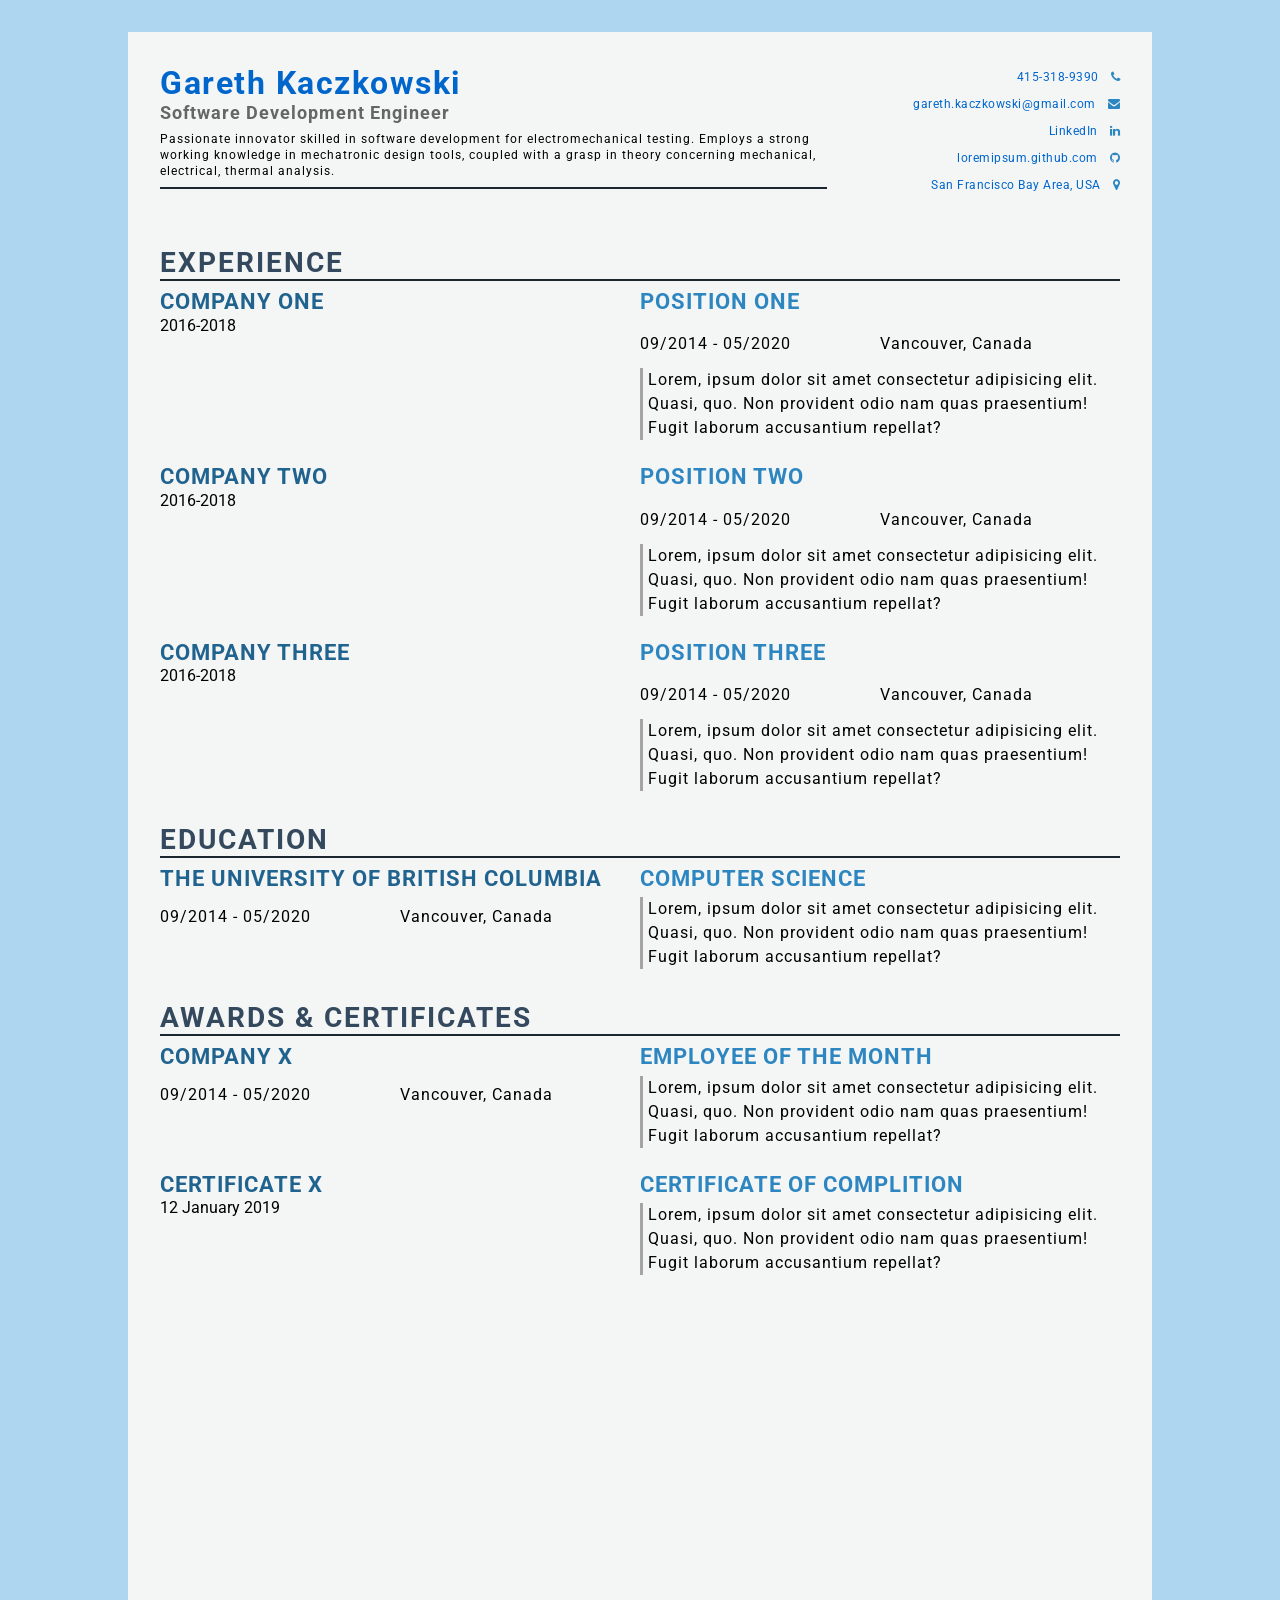
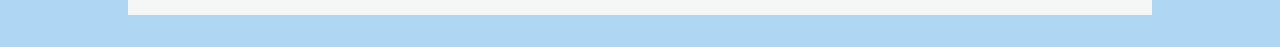
==== index.html @ 878922d4 "Adding initial rough copy" ====
<!DOCTYPE html>
<html lang="en" xmlns="http://www.w3.org/1999/html">
<head>
    <meta charset="UTF-8">
    <meta http-equiv="X-UA-Compatible" content="IE=edge">
    <meta name="viewport" content="width=device-width, initial-scale=1.0">
    <title>HTML & CSS Resume Template</title>

    <!-- Google font  -->
    <link rel="preconnect" href="https://fonts.googleapis.com">
    <link rel="preconnect" href="https://fonts.gstatic.com" crossorigin>
    <link href="https://fonts.googleapis.com/css2?family=Roboto:ital,wght@0,100;0,300;0,400;0,700;1,100;1,300;1,400;1,700&display=swap" rel="stylesheet">

    <!-- font-awesome -->
    <link rel="stylesheet" href="https://cdnjs.cloudflare.com/ajax/libs/font-awesome/4.7.0/css/font-awesome.min.css">

    <!-- Custom CSS -->
    <link rel="stylesheet" href="style.css">
</head>
<body>
    <main class="resume-contents">
        <section class="top-section-left">
            <div class="top-section-contents">
                <div class="profile">
                    <p class="name">Gareth Kaczkowski</p>
                    <p class="profession">Software Development Engineer</p>
                    <p class="about-me-contents">
                        Passionate innovator skilled in software development for electromechanical
                        testing. Employs a strong working knowledge in mechatronic design tools,
                        coupled with a grasp in theory concerning mechanical, electrical, thermal analysis.
                    </p>
                </div>
            </div>
        </section>
        <section class="top-section-right">
            <div class="top-section-contents">
                <div class="contact-info">
                    <ul>
                        <li>415-318-9390<i class="fa fa-phone"></i>
                        </li>
                        <li>gareth.kaczkowski@gmail.com<a href="mailto:gareth.kaczkowski@gmail.com"><i class="fa fa-envelope"></i></a>
                        </li>
                        <li>LinkedIn<a href="https://www.linkedin.com/in/garethkaczkowski/"><i class="fa fa-linkedin"></i></a>
                        </li>
                        <li>loremipsum.github.com<i class="fa fa-github"></i>
                        </li>
                        <li>San Francisco Bay Area, USA<i class="fa fa-map-marker"></i>
                        </li>
                    </ul>
                </div>
            </div>
        </section>

        <section class="right-section">
            <div class="right-section-contents">
                <section class="experience gap">
                    <div class="right-title">Experience</div>
                    <div class="experience-contents">
                        <div class="exp-left">
                            <p class="exp-company-name">Company one</p>
                            <p class="exp-time-period">2016-2018</p>
                        </div>
                        <div class="exp-right">
                            <p class="exp-position">position one</p>
                            <div class="details">
                                <div class="details-left">
                                    <p class="time-period">09/2014 - 05/2020</p>
                                </div>
                                <div class="details-right">
                                    <p class="location">Vancouver, Canada</p>
                                </div>
                            </div>
                            <p class="exp-desc">
                                Lorem, ipsum dolor sit amet consectetur adipisicing elit. Quasi, quo. Non provident odio nam quas praesentium! 
                                Fugit laborum accusantium repellat?
                            </p>
                        </div>
                    </div>
                    <div class="experience-contents">
                        <div class="exp-left">
                            <p class="exp-company-name">Company two</p>
                            <p class="exp-time-period">2016-2018</p>
                        </div>
                        <div class="exp-right">
                            <p class="exp-position">position two</p>
                            <div class="details">
                                <div class="details-left">
                                    <p class="time-period">09/2014 - 05/2020</p>
                                </div>
                                <div class="details-right">
                                    <p class="location">Vancouver, Canada</p>
                                </div>
                            </div>
                            <p class="exp-desc">
                                Lorem, ipsum dolor sit amet consectetur adipisicing elit. Quasi, quo. Non provident odio nam quas praesentium! 
                                Fugit laborum accusantium repellat?
                            </p>
                        </div>
                    </div>
                    <div class="experience-contents">
                        <div class="exp-left">
                            <p class="exp-company-name">Company three</p>
                            <p class="exp-time-period">2016-2018</p>
                        </div>
                        <div class="exp-right">
                            <p class="exp-position">position three</p>
                            <div class="details">
                                <div class="details-left">
                                    <p class="time-period">09/2014 - 05/2020</p>
                                </div>
                                <div class="details-right">
                                    <p class="location">Vancouver, Canada</p>
                                </div>
                            </div>
                            <p class="exp-desc">
                                Lorem, ipsum dolor sit amet consectetur adipisicing elit. Quasi, quo. Non provident odio nam quas praesentium! 
                                Fugit laborum accusantium repellat?
                            </p>
                        </div>
                    </div>
                </section>

                <section class="education gap">
                    <div class="right-title">Education</div>
                    <div class="education-contents">
                        <div class="education-left">
                            <p class="education-school-name">The University of British Columbia</p>
                            <div class="details">
                                <div class="details-left">
                                    <p class="time-period">09/2014 - 05/2020</p>
                                </div>
                                <div class="details-right">
                                    <p class="location">Vancouver, Canada</p>
                                </div>
                            </div>
                        </div>
                        <div class="education-right">
                            <p class="education-subject">Computer Science</p>
                            <p class="education-desc">
                                Lorem, ipsum dolor sit amet consectetur adipisicing elit. Quasi, quo. Non provident odio nam quas praesentium! 
                                Fugit laborum accusantium repellat?
                            </p>
                        </div>
                    </div>
                </section>

                <section class="awards gap">
                    <div class="right-title">Awards & Certificates</div>
                    <div class="awards-contents">
                        <div class="awards-left">
                            <p class="awards-company-name">Company x</p>
                            <div class="details">
                                <div class="details-left">
                                    <p class="time-period">09/2014 - 05/2020</p>
                                </div>
                                <div class="details-right">
                                    <p class="location">Vancouver, Canada</p>
                                </div>
                            </div>
                        </div>
                        <div class="awards-right">
                            <p class="awards-name">Employee of the month</p>
                            <p class="awards-desc">
                                Lorem, ipsum dolor sit amet consectetur adipisicing elit. Quasi, quo. Non provident odio nam quas praesentium! 
                                Fugit laborum accusantium repellat?
                            </p>
                        </div>
                    </div>
                    <div class="awards-contents">
                        <div class="awards-left">
                            <p class="awards-company-name">Certificate x</p>
                            <p class="awards-time-period">12 January 2019</p>
                        </div>
                        <div class="awards-right">
                            <p class="awards-name">Certificate of complition</p>
                            <p class="awards-desc">
                                Lorem, ipsum dolor sit amet consectetur adipisicing elit. Quasi, quo. Non provident odio nam quas praesentium! 
                                Fugit laborum accusantium repellat?
                            </p>
                        </div>
                    </div>
                </section>
            </div>
        </section>
    </main>
</body>
</html>
---- style.css ----
* {
    margin: 0;
    padding: 0;
    box-sizing: border-box;
    list-style: none;
    font-family: 'Roboto', sans-serif;
}

body {
    background-color: #AED6F1;
}

.resume-contents {
    min-height: 100vh;
    width: 80%;
    margin: 2rem auto;
    display: grid;
    grid-template-columns: repeat(7, 1fr);
    grid-template-rows: repeat(8, 1fr);
}

.top-section-right{
    grid-column: span 2;
    grid-row: span 1;
    height: 100%;
    background-color: #F4F6F6;
}

.top-section-left {
    grid-column: span 5;
    grid-row: span 1;
    height: 100%;
    background-color: #F4F6F6;
}

.right-section {
    grid-column: span 7;
    grid-row: span 7;
    height: 100%;
    background-color: #F4F6F6;
}
.top-section-contents{
    padding: 2rem 2rem;
    display: grid
}

.profile {
    width: 100%;
    border-bottom: 2px solid #1B2631;
}

.name {
    color: #0066CC;
    font-size: 32px;
    letter-spacing: 1.5px;
    <! -- text-transform: uppercase; -- >
    text-align: left;
    font-weight: bold;
    padding: 0rem 0;
}

.profession {
    color: #666666;
    font-size: 18px;
    <! -- text-transform: uppercase; -- >
    text-align: left;
    letter-spacing: 1px;
    font-weight: bold;
    padding-bottom: 0.5rem;

}

.about-me-contents {
    font-size: 12px;
    letter-spacing: 1px;
    line-height: 1rem;
    padding-bottom: 0.5rem;
}

/* .contact-info { border-bottom: 2px solid #1B2631; } */
.left-title {
    color: #0066CC;
    font-size: 20px;
    letter-spacing: 2px;
    text-transform: uppercase;
    font-weight: bold;
    display: flex;
    align-items: center;
}

.contact-info ul li,
.references ul li {
    padding: 0.4rem 0;
    align-items: right;
    text-align: right;
    justify-content: space-between;
    color: #0066CC;
    letter-spacing: 0.5px;
    font-size: 12px;
}

.contact-info ul li i,
.references ul li i {
    font-size: 12px;
    color: #2E86C1;
    margin-left: 0.75rem;
}

.skills ul {
    padding-top: 1.5rem;
}
.skills ul li p {
    padding: .4rem 0;
    color: #d6dbdfaf;
    font-size: 18px;
    letter-spacing: 1px;
    display: flex;
    align-items: center;
    text-transform: uppercase;
}


.right-section-contents {
    padding: 1rem 2rem;
}

.right-title {
    color: #34495E;
    font-size: 28px;
    letter-spacing: 2px;
    text-transform: uppercase;
    font-weight: bold;
    display: flex;
    align-items: center;
    position: relative;
    padding-bottom: 0 rem;
    border-bottom: 2px solid #1B2631;
}

.gap {
    padding-bottom: 1rem;
}


.experience-contents,
.education-contents,
.awards-contents {
    display: grid;
    grid-template-columns: repeat(2, 1fr);
    padding-bottom: 1rem;
    padding-top: .5rem;
}

.details {
    display: grid;
    grid-template-columns: repeat(2, 1fr);
    padding-bottom: 0.5rem;
    padding-top: .5rem;
}

.exp-company-name,
.education-school-name,
.awards-company-name {
    font-size: 22px;
    font-weight: bold;
    text-transform: uppercase;
    letter-spacing: 1px;
    color: #21638f;
    padding-bottom: .1rem;
}

.time-period {
    font-size: 16px;
    letter-spacing: 1px;
    line-height: 2rem;
}

.location,
.location,
.awards-location {
    font-size: 16px;
    letter-spacing: 1px;
    line-height: 2rem;
}

.exp-position,
.education-subject,
.awards-name {
    font-size: 22px;
    font-weight: bold;
    text-transform: uppercase;
    letter-spacing: 1px;
    color: #2E86C1;
    padding-bottom: .4rem;
}

.exp-desc,
.education-desc,
.awards-desc {
    font-size: 16px;
    letter-spacing: 1px;
    line-height: 1.5rem;
    border-left: 3px solid #a5a3a3;
    padding-left: 5px;
}

/* Media queries */
@media screen and (max-width:780px) {
    .experience-contents,
    .education-contents,
    .awards-contents {
        grid-template-columns: repeat(1, 1fr);
    }
}

@media screen and (max-width:780px) {
    .left-section {
        grid-column: span 3;
    }

    .right-section {
        grid-column: span 4;
    }

}

@media screen and (max-width:1200px) {
    .resume-contents {
        grid-template-columns: repeat(1, 1fr);
    }
}

@media screen and (max-width:390px) {
    .resume-contents {
        width: 100%;
        margin: 0 auto;
    }

    .name {
        font-size: 20px;
    }

    .profession {
        font-size: 18px;
    }

    .left-title {
        font-size: 18px;
    }

    .right-title {
        font-size: 18px;
    }

    .contact-info ul li,
    .references ul li {
        font-size: 12px;
    }

    .contact-info ul li i,
    .references ul li i {
        /* padding-right: 1rem; */
        font-size: 12px;
    }

    .skills ul li p {
        font-size: 12px;
    }

    .about-me-contents {
        font-size: 16px;
        line-height: 1.5rem;
    }

    .exp-company-name,
    .education-school-name,
    .awards-company-name {
        font-size: 18px;
    }

    .exp-time-period,
    .time-period,
    .awards-time-period {
        font-size: 16px;
    }

    .exp-position,
    .education-subject,
    .awards-name {
        font-size: 18px;
    }
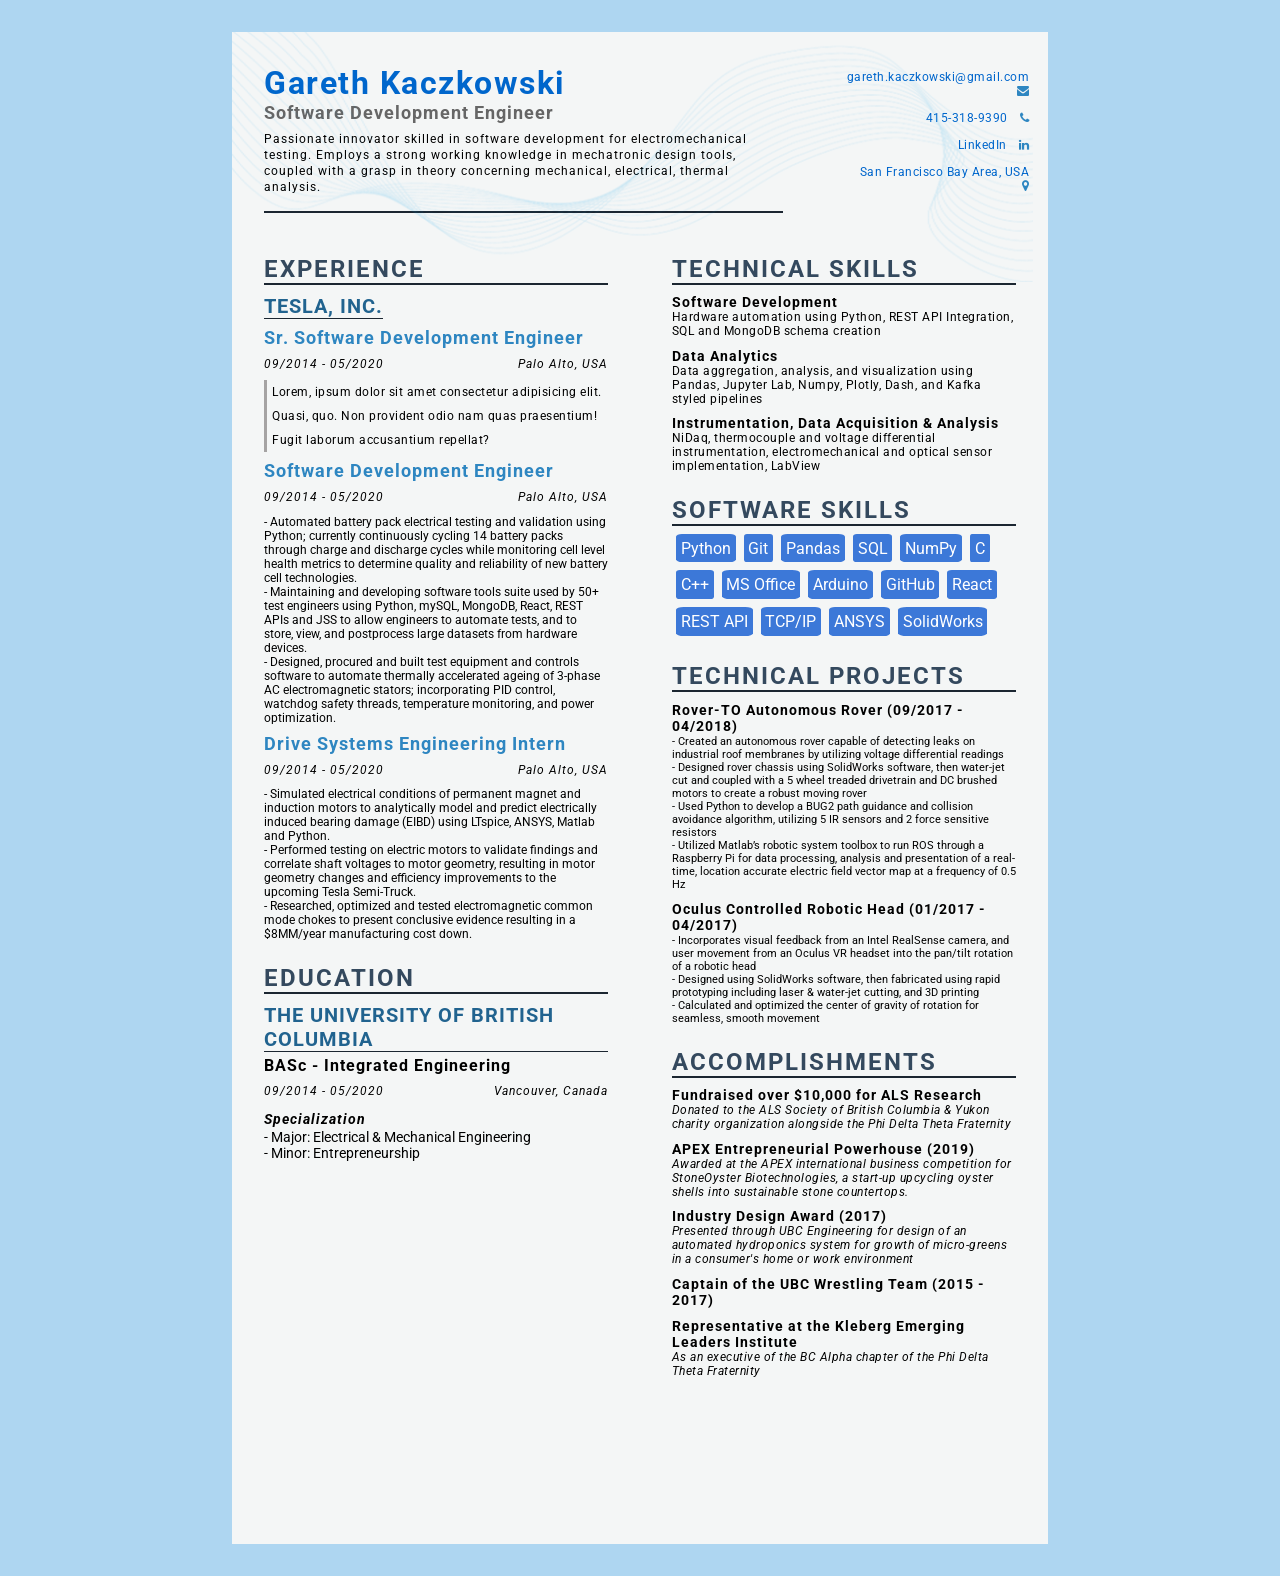
==== commit ad16d411: "Rough Copy" ====
--- a/index.html
+++ b/index.html
@@ -19,6 +19,7 @@
 </head>
 <body>
     <main class="resume-contents">
+        <img class="profile-image" src="img/wave.png" alt="Profile image">
         <section class="top-section-left">
             <div class="top-section-contents">
                 <div class="profile">
@@ -36,151 +37,276 @@
             <div class="top-section-contents">
                 <div class="contact-info">
                     <ul>
+                        <li>gareth.kaczkowski@gmail.com<a href="mailto:gareth.kaczkowski@gmail.com"><i class="fa fa-envelope"></i></a>
+                        </li>
                         <li>415-318-9390<i class="fa fa-phone"></i>
-                        </li>
-                        <li>gareth.kaczkowski@gmail.com<a href="mailto:gareth.kaczkowski@gmail.com"><i class="fa fa-envelope"></i></a>
                         </li>
                         <li>LinkedIn<a href="https://www.linkedin.com/in/garethkaczkowski/"><i class="fa fa-linkedin"></i></a>
                         </li>
-                        <li>loremipsum.github.com<i class="fa fa-github"></i>
-                        </li>
+                        <!--<li>loremipsum.github.com<i class="fa fa-github"></i>
+                        </li>-->
                         <li>San Francisco Bay Area, USA<i class="fa fa-map-marker"></i>
                         </li>
                     </ul>
                 </div>
             </div>
         </section>
-
-        <section class="right-section">
-            <div class="right-section-contents">
-                <section class="experience gap">
-                    <div class="right-title">Experience</div>
-                    <div class="experience-contents">
-                        <div class="exp-left">
-                            <p class="exp-company-name">Company one</p>
-                            <p class="exp-time-period">2016-2018</p>
-                        </div>
-                        <div class="exp-right">
-                            <p class="exp-position">position one</p>
-                            <div class="details">
-                                <div class="details-left">
-                                    <p class="time-period">09/2014 - 05/2020</p>
-                                </div>
-                                <div class="details-right">
-                                    <p class="location">Vancouver, Canada</p>
-                                </div>
-                            </div>
-                            <p class="exp-desc">
-                                Lorem, ipsum dolor sit amet consectetur adipisicing elit. Quasi, quo. Non provident odio nam quas praesentium! 
-                                Fugit laborum accusantium repellat?
+        <section class="bottom-section">
+            <section class="left-section">
+                <div class="left-section-contents">
+                    <section class="experience gap">
+                        <div class="right-title">Experience</div>
+                        <div class="experience-contents">
+                            <p class="exp-company-name">Tesla, Inc.</p>
+                            <div class="exp-positions">
+                                <p class="exp-position">Sr. Software Development Engineer</p>
+                                <div class="date-loc-details">
+                                    <div class="details-left">
+                                        <p class="time-period">09/2014 - 05/2020</p>
+                                    </div>
+                                    <div class="details-right">
+                                        <p class="location">Palo Alto, USA</p>
+                                    </div>
+                                </div>
+                                <p class="exp-desc">
+                                    Lorem, ipsum dolor sit amet consectetur adipisicing elit. Quasi, quo. Non provident odio nam quas praesentium!
+                                    Fugit laborum accusantium repellat?
+                                </p>
+                            </div>
+                            <div class="exp-positions">
+                                <p class="exp-position">Software Development Engineer</p>
+                                <div class="date-loc-details">
+                                    <div class="details-left">
+                                        <p class="time-period">09/2014 - 05/2020</p>
+                                    </div>
+                                    <div class="details-right">
+                                        <p class="location">Palo Alto, USA</p>
+                                    </div>
+                                </div>
+                                <p class="exp-desc">
+                                    <ul class="dashed">
+                                      <li>Automated battery pack electrical testing and validation using
+                                        Python; currently continuously cycling 14 battery packs through
+                                        charge and discharge cycles while monitoring cell level health metrics
+                                        to determine quality and reliability of new battery cell technologies.</li>
+                                      <li>Maintaining and developing software tools suite used by 50+ test
+                                        engineers using Python, mySQL, MongoDB, React, REST APIs and JSS
+                                        to allow engineers to automate tests, and to store, view, and postprocess
+                                        large datasets from hardware devices.</li>
+                                      <li>Designed, procured and built test equipment and controls software to
+                                        automate thermally accelerated ageing of 3-phase AC
+                                        electromagnetic stators; incorporating PID control, watchdog safety
+                                        threads, temperature monitoring, and power optimization.</li>
+                                    </ul>
+                                </p>
+                            </div>
+                            <div class="exp-positions">
+                                <p class="exp-position">Drive Systems Engineering Intern</p>
+                                <div class="date-loc-details">
+                                    <div class="details-left">
+                                        <p class="time-period">09/2014 - 05/2020</p>
+                                    </div>
+                                    <div class="details-right">
+                                        <p class="location">Palo Alto, USA</p>
+                                    </div>
+                                </div>
+                                <p class="exp-desc">
+                                    <ul class="dashed">
+                                      <li>Simulated electrical conditions of permanent magnet and induction
+                                        motors to analytically model and predict electrically induced bearing
+                                        damage (EIBD) using LTspice, ANSYS, Matlab and Python.</li>
+                                      <li>Performed testing on electric motors to validate findings and
+                                        correlate shaft voltages to motor geometry, resulting in motor
+                                        geometry changes and efficiency improvements to the upcoming
+                                        Tesla Semi-Truck.</li>
+                                      <li>Researched, optimized and tested electromagnetic common mode
+                                        chokes to present conclusive evidence resulting in a $8MM/year
+                                        manufacturing cost down.</li>
+                                    </ul>
+                                </p>
+                            </div>
+                        </div>
+
+                    </section>
+
+                    <section class="education gap">
+                        <div class="right-title">Education</div>
+                        <div class="education-contents">
+                            <div class="education-left">
+
+                                <p class="education-school-name">The University of British Columbia</p>
+                                <p class="education-degree">BASc - Integrated Engineering</p>
+                                <div class="date-loc-details">
+                                    <div class="details-left">
+                                        <p class="time-period">09/2014 - 05/2020</p>
+                                    </div>
+                                    <div class="details-right">
+                                        <p class="location">Vancouver, Canada</p>
+                                    </div>
+                                </div>
+                            </div>
+                            <div class="education-right">
+                                <p class="education-subject">Specialization</p>
+                                <p class="education-desc">
+                                    <ul class="dashed">
+                                      <li>Major: Electrical & Mechanical Engineering</li>
+                                      <li>Minor: Entrepreneurship</li>
+                                    </ul>
+                                </p>
+                            </div>
+                        </div>
+                    </section>
+                </div>
+            </section>
+            <section class="right-section">
+                <div class="right-section-contents">
+                    <! -- TECHNICAL SKILLS -->
+                    <section class="skills gap">
+                        <div class="right-title">TECHNICAL SKILLS</div>
+                        <div class="skills-contents">
+                            <p class="skills-name">Software Development</p>
+                            <p class="skills-desc">
+                                Hardware automation using Python, REST API Integration, SQL and
+                                MongoDB schema creation
                             </p>
                         </div>
-                    </div>
-                    <div class="experience-contents">
-                        <div class="exp-left">
-                            <p class="exp-company-name">Company two</p>
-                            <p class="exp-time-period">2016-2018</p>
-                        </div>
-                        <div class="exp-right">
-                            <p class="exp-position">position two</p>
-                            <div class="details">
-                                <div class="details-left">
-                                    <p class="time-period">09/2014 - 05/2020</p>
-                                </div>
-                                <div class="details-right">
-                                    <p class="location">Vancouver, Canada</p>
-                                </div>
-                            </div>
-                            <p class="exp-desc">
-                                Lorem, ipsum dolor sit amet consectetur adipisicing elit. Quasi, quo. Non provident odio nam quas praesentium! 
-                                Fugit laborum accusantium repellat?
+                        <div class="skills-contents">
+                                <p class="skills-name">Data Analytics</p>
+                                <p class="skills-desc">
+                                    Data aggregation, analysis, and visualization using Pandas, Jupyter Lab,
+                                    Numpy, Plotly, Dash, and Kafka styled pipelines
+                                </p>
+                        </div>
+                        <div class="skills-contents">
+                                <p class="skills-name">Instrumentation, Data Acquisition & Analysis</p>
+                                <p class="skills-desc">
+                                    NiDaq, thermocouple and voltage differential instrumentation,
+                                    electromechanical and optical sensor implementation, LabView
+                                </p>
+                        </div>
+                    </section>
+                    <! -- SOFTWARE SKILLS -->
+                    <section class="skills gap">
+                        <div class="right-title">SOFTWARE SKILLS</div>
+                            <div class="square">
+                                <div class="box">
+                                    <p>Python</p>
+                                </div>
+                                <div class="box">
+                                    <p>Git</p>
+                                </div>
+                                <div class="box">
+                                    <p>Pandas</p>
+                                </div>
+                                <div class="box">
+                                    <p>SQL</p>
+                                </div>
+                                <div class="box">
+                                    <p>NumPy</p>
+                                </div>
+                                <div class="box">
+                                    <p>C</p>
+                                </div>
+                                <div class="box">
+                                    <p>C++</p>
+                                </div>
+                                <div class="box">
+                                    <p>MS Office</p>
+                                </div>
+                                <div class="box">
+                                    <p>Arduino</p>
+                                </div>
+                                <div class="box">
+                                    <p>GitHub</p>
+                                </div>
+                                <div class="box">
+                                    <p>React</p>
+                                </div>
+                                <div class="box">
+                                    <p>REST API</p>
+                                </div>
+                                <div class="box">
+                                    <p>TCP/IP</p>
+                                </div>
+                                 <div class="box">
+                                    <p>ANSYS</p>
+                                </div>
+                                 <div class="box">
+                                    <p>SolidWorks</p>
+                                </div>
+                            </div>
+                    </section>
+                    <! -- TECHNICAL PROJECTS -->
+                    <section class="projects gap">
+                        <div class="right-title">TECHNICAL PROJECTS</div>
+                        <div class="projects-contents">
+                            <p class="projects-name">Rover-TO Autonomous Rover (09/2017 - 04/2018)</p>
+                            <p class="projects-desc">
+                                <ul class="dashed">
+                                      <li>Created an autonomous rover capable of detecting leaks on industrial roof
+                                          membranes by utilizing voltage differential readings</li>
+                                      <li>Designed rover chassis using SolidWorks software, then water-jet cut and
+                                          coupled with a 5 wheel treaded drivetrain and DC brushed motors to create a
+                                          robust moving rover</li>
+                                      <li>Used Python to develop a BUG2 path guidance and collision avoidance
+                                          algorithm, utilizing 5 IR sensors and 2 force sensitive resistors</li>
+                                      <li>Utilized Matlab’s robotic system toolbox to run ROS through a Raspberry Pi for
+                                          data processing, analysis and presentation of a real-time, location accurate
+                                          electric field vector map at a frequency of 0.5 Hz</li>
+                                    </ul>
                             </p>
                         </div>
-                    </div>
-                    <div class="experience-contents">
-                        <div class="exp-left">
-                            <p class="exp-company-name">Company three</p>
-                            <p class="exp-time-period">2016-2018</p>
-                        </div>
-                        <div class="exp-right">
-                            <p class="exp-position">position three</p>
-                            <div class="details">
-                                <div class="details-left">
-                                    <p class="time-period">09/2014 - 05/2020</p>
-                                </div>
-                                <div class="details-right">
-                                    <p class="location">Vancouver, Canada</p>
-                                </div>
-                            </div>
-                            <p class="exp-desc">
-                                Lorem, ipsum dolor sit amet consectetur adipisicing elit. Quasi, quo. Non provident odio nam quas praesentium! 
-                                Fugit laborum accusantium repellat?
+                        <div class="projects-contents">
+                                <p class="projects-name">Oculus Controlled Robotic Head (01/2017 - 04/2017)</p>
+                                <p class="projects-desc">
+                                    <ul class="dashed">
+                                        <li>Incorporates visual feedback from an Intel RealSense camera, and user
+                                            movement from an Oculus VR headset into the pan/tilt rotation of a robotic
+                                            head</li>
+                                        <li>Designed using SolidWorks software, then fabricated using rapid prototyping
+                                            including laser & water-jet cutting, and 3D printing</li>
+                                        <li>Calculated and optimized the center of gravity of rotation for seamless,
+                                            smooth movement</li>
+                                    </ul>
+                                </p>
+                        </div>
+                    </section>
+                    <! -- ACCOMPLISHMENTS -->
+                    <section class="awards gap">
+                        <div class="right-title">Accomplishments</div>
+                        <div class="awards-contents">
+                            <p class="awards-name">Fundraised over $10,000 for ALS Research</p>
+                            <p class="awards-desc">
+                                Donated to the ALS Society of British Columbia & Yukon charity organization
+                                    alongside the Phi Delta Theta Fraternity
                             </p>
                         </div>
-                    </div>
-                </section>
-
-                <section class="education gap">
-                    <div class="right-title">Education</div>
-                    <div class="education-contents">
-                        <div class="education-left">
-                            <p class="education-school-name">The University of British Columbia</p>
-                            <div class="details">
-                                <div class="details-left">
-                                    <p class="time-period">09/2014 - 05/2020</p>
-                                </div>
-                                <div class="details-right">
-                                    <p class="location">Vancouver, Canada</p>
-                                </div>
-                            </div>
-                        </div>
-                        <div class="education-right">
-                            <p class="education-subject">Computer Science</p>
-                            <p class="education-desc">
-                                Lorem, ipsum dolor sit amet consectetur adipisicing elit. Quasi, quo. Non provident odio nam quas praesentium! 
-                                Fugit laborum accusantium repellat?
-                            </p>
-                        </div>
-                    </div>
-                </section>
-
-                <section class="awards gap">
-                    <div class="right-title">Awards & Certificates</div>
-                    <div class="awards-contents">
-                        <div class="awards-left">
-                            <p class="awards-company-name">Company x</p>
-                            <div class="details">
-                                <div class="details-left">
-                                    <p class="time-period">09/2014 - 05/2020</p>
-                                </div>
-                                <div class="details-right">
-                                    <p class="location">Vancouver, Canada</p>
-                                </div>
-                            </div>
-                        </div>
-                        <div class="awards-right">
-                            <p class="awards-name">Employee of the month</p>
-                            <p class="awards-desc">
-                                Lorem, ipsum dolor sit amet consectetur adipisicing elit. Quasi, quo. Non provident odio nam quas praesentium! 
-                                Fugit laborum accusantium repellat?
-                            </p>
-                        </div>
-                    </div>
-                    <div class="awards-contents">
-                        <div class="awards-left">
-                            <p class="awards-company-name">Certificate x</p>
-                            <p class="awards-time-period">12 January 2019</p>
-                        </div>
-                        <div class="awards-right">
-                            <p class="awards-name">Certificate of complition</p>
-                            <p class="awards-desc">
-                                Lorem, ipsum dolor sit amet consectetur adipisicing elit. Quasi, quo. Non provident odio nam quas praesentium! 
-                                Fugit laborum accusantium repellat?
-                            </p>
-                        </div>
-                    </div>
-                </section>
-            </div>
+                        <div class="awards-contents">
+                                <p class="awards-name">APEX Entrepreneurial Powerhouse (2019)</p>
+                                <p class="awards-desc">
+                                    Awarded at the APEX international business competition for StoneOyster Biotechnologies, a start-up upcycling oyster shells into sustainable
+                                    stone countertops.
+                                </p>
+                        </div>
+                        <div class="awards-contents">
+                                <p class="awards-name">Industry Design Award (2017)</p>
+                                <p class="awards-desc">
+                                    Presented through UBC Engineering for design of an automated hydroponics system
+                                    for growth of micro-greens in a consumer's home or work environment
+                                </p>
+                        </div>
+                        <div class="awards-contents">
+                                <p class="awards-name">Captain of the UBC Wrestling Team (2015 - 2017)</p>
+                        </div>
+                        <div class="awards-contents">
+                                <p class="awards-name">Representative at the Kleberg Emerging Leaders Institute</p>
+                                <p class="awards-desc">
+                                    As an executive of the BC Alpha chapter of the Phi Delta Theta Fraternity
+                                </p>
+                        </div>
+                    </section>
+                </div>
+            </section>
         </section>
     </main>
 </body>
--- a/style.css
+++ b/style.css
@@ -8,15 +8,27 @@
 
 body {
     background-color: #AED6F1;
+    z-index:1;
 }
 
 .resume-contents {
+    max-width: 816px;
+    max-height: 1054px:
     min-height: 100vh;
     width: 80%;
     margin: 2rem auto;
     display: grid;
     grid-template-columns: repeat(7, 1fr);
     grid-template-rows: repeat(8, 1fr);
+    z-index:1;
+}
+
+.profile-image {
+    position:absolute;
+    z-index:0;
+    max-height: 250px;
+    opacity: 0.2;
+    object-fit: contain;
 }
 
 .top-section-right{
@@ -33,14 +45,17 @@
     background-color: #F4F6F6;
 }
 
-.right-section {
+.bottom-section {
     grid-column: span 7;
     grid-row: span 7;
     height: 100%;
     background-color: #F4F6F6;
+    padding-bottom: 1rem;
 }
 .top-section-contents{
-    padding: 2rem 2rem;
+    padding: 0rem 2rem;
+    padding-top: 2rem;
+    padding-bottom: 0.5rem;
     display: grid
 }
 
@@ -74,7 +89,7 @@
     font-size: 12px;
     letter-spacing: 1px;
     line-height: 1rem;
-    padding-bottom: 0.5rem;
+    padding-bottom: 1rem;
 }
 
 /* .contact-info { border-bottom: 2px solid #1B2631; } */
@@ -106,8 +121,25 @@
     margin-left: 0.75rem;
 }
 
+ul {
+  margin: 0;
+}
+ul.dashed {
+  list-style-type: none;
+}
+
+ul.dashed > li:before {
+  content: " - ";
+  text-indent: -5px;
+}
+
+.experience ul {
+    padding-top: 0.1rem;
+    font-size: 12px;
+}
+
 .skills ul {
-    padding-top: 1.5rem;
+    padding-top: 0.1rem;
 }
 .skills ul li p {
     padding: .4rem 0;
@@ -119,89 +151,157 @@
     text-transform: uppercase;
 }
 
+.projects ul {
+    padding-top: 0.1rem;
+    font-size: 11px;
+}
+
+.education ul {
+    padding-top: 0.1rem;
+    font-size: 14px;
+}
 
 .right-section-contents {
     padding: 1rem 2rem;
 }
+.left-section-contents {
+    padding: 1rem 2rem;
+}
 
 .right-title {
     color: #34495E;
-    font-size: 28px;
+    font-size: 24px;
     letter-spacing: 2px;
     text-transform: uppercase;
     font-weight: bold;
     display: flex;
     align-items: center;
     position: relative;
-    padding-bottom: 0 rem;
+    padding-top: 1rem;
     border-bottom: 2px solid #1B2631;
 }
 
 .gap {
-    padding-bottom: 1rem;
-}
-
-
-.experience-contents,
-.education-contents,
-.awards-contents {
+    padding-bottom: 0.4rem;
+}
+
+.bottom-section {
     display: grid;
     grid-template-columns: repeat(2, 1fr);
-    padding-bottom: 1rem;
-    padding-top: .5rem;
-}
-
-.details {
+    padding-top: .1rem;
+}
+
+.date-loc-details {
     display: grid;
     grid-template-columns: repeat(2, 1fr);
-    padding-bottom: 0.5rem;
-    padding-top: .5rem;
 }
 
 .exp-company-name,
 .education-school-name,
 .awards-company-name {
-    font-size: 22px;
+    font-size: 20px;
     font-weight: bold;
     text-transform: uppercase;
     letter-spacing: 1px;
     color: #21638f;
-    padding-bottom: .1rem;
+    padding-top: 0.3rem;
+    border-bottom: 1px solid #1B2631;
+    display: inline-block;
+    width: auto;
+    padding-top: 0.6rem;
+}
+.education-degree {
+    font-size: 16px;
+    font-weight: bold;
+    letter-spacing: 1px;
+    color: back;
+    padding-top: 0.25rem;
 }
 
 .time-period {
-    font-size: 16px;
+    font-size: 12px;
+    font-style: italic;
     letter-spacing: 1px;
     line-height: 2rem;
 }
 
-.location,
 .location,
 .awards-location {
-    font-size: 16px;
+    font-size: 12px;
+    font-style: italic;
     letter-spacing: 1px;
     line-height: 2rem;
-}
-
-.exp-position,
-.education-subject,
-.awards-name {
-    font-size: 22px;
-    font-weight: bold;
-    text-transform: uppercase;
+    text-align: right;
+}
+
+.exp-position {
+    font-size: 18px;
+    font-weight: bold;
     letter-spacing: 1px;
     color: #2E86C1;
-    padding-bottom: .4rem;
+    padding-top: 0.5rem;
+}
+
+.education-subject {
+    font-size: 14px;
+    font-weight: bold;
+    font-style: italic;
+    letter-spacing: 1px;
+    padding-top: 0.25rem;
+}
+
+.awards-name,
+.projects-name,
+.skills-name {
+    font-size: 14px;
+    font-weight: bold;
+    letter-spacing: 1px;
+    color: #black;
+    padding-top: 0.6rem;
 }
 
 .exp-desc,
-.education-desc,
-.awards-desc {
-    font-size: 16px;
-    letter-spacing: 1px;
+.education-desc {
+    font-size: 12px;
+    letter-spacing: 0.5px;
     line-height: 1.5rem;
     border-left: 3px solid #a5a3a3;
     padding-left: 5px;
+}
+.awards-desc {
+    font-size: 12px;
+    font-style: italic;
+    letter-spacing: 0.5px;
+}
+
+.skills-desc {
+    font-size: 12px;
+    letter-spacing: 0.5px;
+}
+
+.projects-desc {
+    font-size: 11px;
+    letter-spacing: 0.3px;
+}
+
+.box {
+  font-size: 16px;
+  color: white;
+  float: left;
+  border-radius: 10%;
+  padding: 0.3rem;
+  background-color: #3c78d8;
+  margin: 0.25rem;
+}
+.square {
+    padding-top: 0.25rem;
+    display: flex;
+    flex-wrap: wrap;
+}
+.square::after {
+  content: "";
+  clear: both;
+  display: table;
 }
 
 /* Media queries */
@@ -218,7 +318,7 @@
         grid-column: span 3;
     }
 
-    .right-section {
+    .bottom-section {
         grid-column: span 4;
     }
 
@@ -285,7 +385,10 @@
     }
 
     .exp-position,
-    .education-subject,
-    .awards-name {
-        font-size: 18px;
-    }
+    .education-subject {
+        font-size: 18px;
+    }
+
+    awards-name {
+        font-size: 14px;
+    }
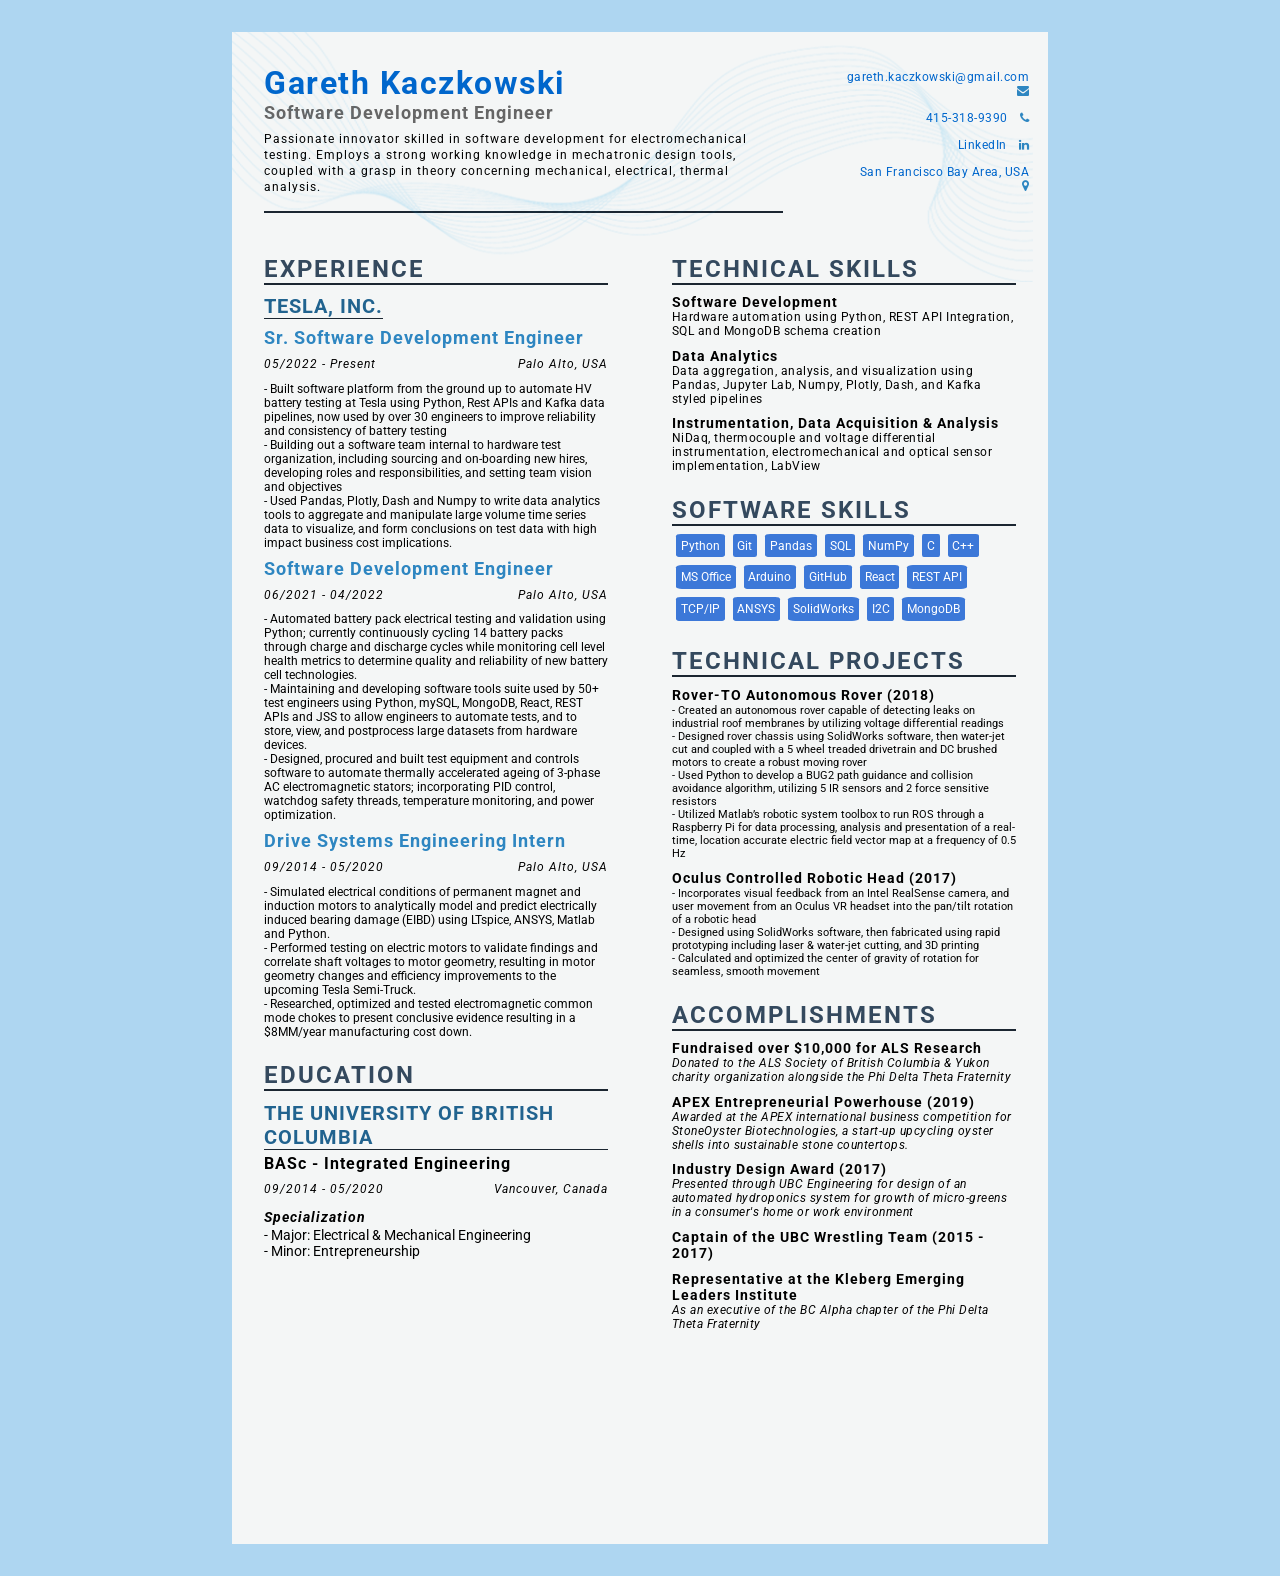
==== commit 7d5b5da0: "almost done" ====
--- a/index.html
+++ b/index.html
@@ -62,22 +62,33 @@
                                 <p class="exp-position">Sr. Software Development Engineer</p>
                                 <div class="date-loc-details">
                                     <div class="details-left">
-                                        <p class="time-period">09/2014 - 05/2020</p>
+                                        <p class="time-period">05/2022 - Present</p>
                                     </div>
                                     <div class="details-right">
                                         <p class="location">Palo Alto, USA</p>
                                     </div>
                                 </div>
                                 <p class="exp-desc">
-                                    Lorem, ipsum dolor sit amet consectetur adipisicing elit. Quasi, quo. Non provident odio nam quas praesentium!
-                                    Fugit laborum accusantium repellat?
+                                    <ul class="dashed">
+                                      <li>Built software platform from the ground up to automate HV battery
+                                          testing at Tesla using Python, Rest APIs and Kafka data pipelines,
+                                          now used by over 30 engineers to improve reliability and consistency of
+                                          battery testing</li>
+                                      <li>Building out a software team internal to hardware test organization,
+                                          including sourcing and on-boarding new hires, developing roles and
+                                          responsibilities, and setting team vision and objectives</li>
+                                      <li>Used Pandas, Plotly, Dash and Numpy to write data analytics tools to
+                                          aggregate and manipulate large volume time series data to visualize,
+                                          and form conclusions on test data with high impact business cost implications.
+                                      </li>
+                                    </ul>
                                 </p>
                             </div>
                             <div class="exp-positions">
                                 <p class="exp-position">Software Development Engineer</p>
                                 <div class="date-loc-details">
                                     <div class="details-left">
-                                        <p class="time-period">09/2014 - 05/2020</p>
+                                        <p class="time-period">06/2021 - 04/2022</p>
                                     </div>
                                     <div class="details-right">
                                         <p class="location">Palo Alto, USA</p>
@@ -234,13 +245,19 @@
                                  <div class="box">
                                     <p>SolidWorks</p>
                                 </div>
+                                <div class="box">
+                                    <p>I2C</p>
+                                </div>
+                                <div class="box">
+                                    <p>MongoDB</p>
+                                </div>
                             </div>
                     </section>
                     <! -- TECHNICAL PROJECTS -->
                     <section class="projects gap">
                         <div class="right-title">TECHNICAL PROJECTS</div>
                         <div class="projects-contents">
-                            <p class="projects-name">Rover-TO Autonomous Rover (09/2017 - 04/2018)</p>
+                            <p class="projects-name">Rover-TO Autonomous Rover (2018)</p>
                             <p class="projects-desc">
                                 <ul class="dashed">
                                       <li>Created an autonomous rover capable of detecting leaks on industrial roof
@@ -257,7 +274,7 @@
                             </p>
                         </div>
                         <div class="projects-contents">
-                                <p class="projects-name">Oculus Controlled Robotic Head (01/2017 - 04/2017)</p>
+                                <p class="projects-name">Oculus Controlled Robotic Head (2017)</p>
                                 <p class="projects-desc">
                                     <ul class="dashed">
                                         <li>Incorporates visual feedback from an Intel RealSense camera, and user
--- a/style.css
+++ b/style.css
@@ -285,7 +285,7 @@
 }
 
 .box {
-  font-size: 16px;
+  font-size: 12px;
   color: white;
   float: left;
   border-radius: 10%;
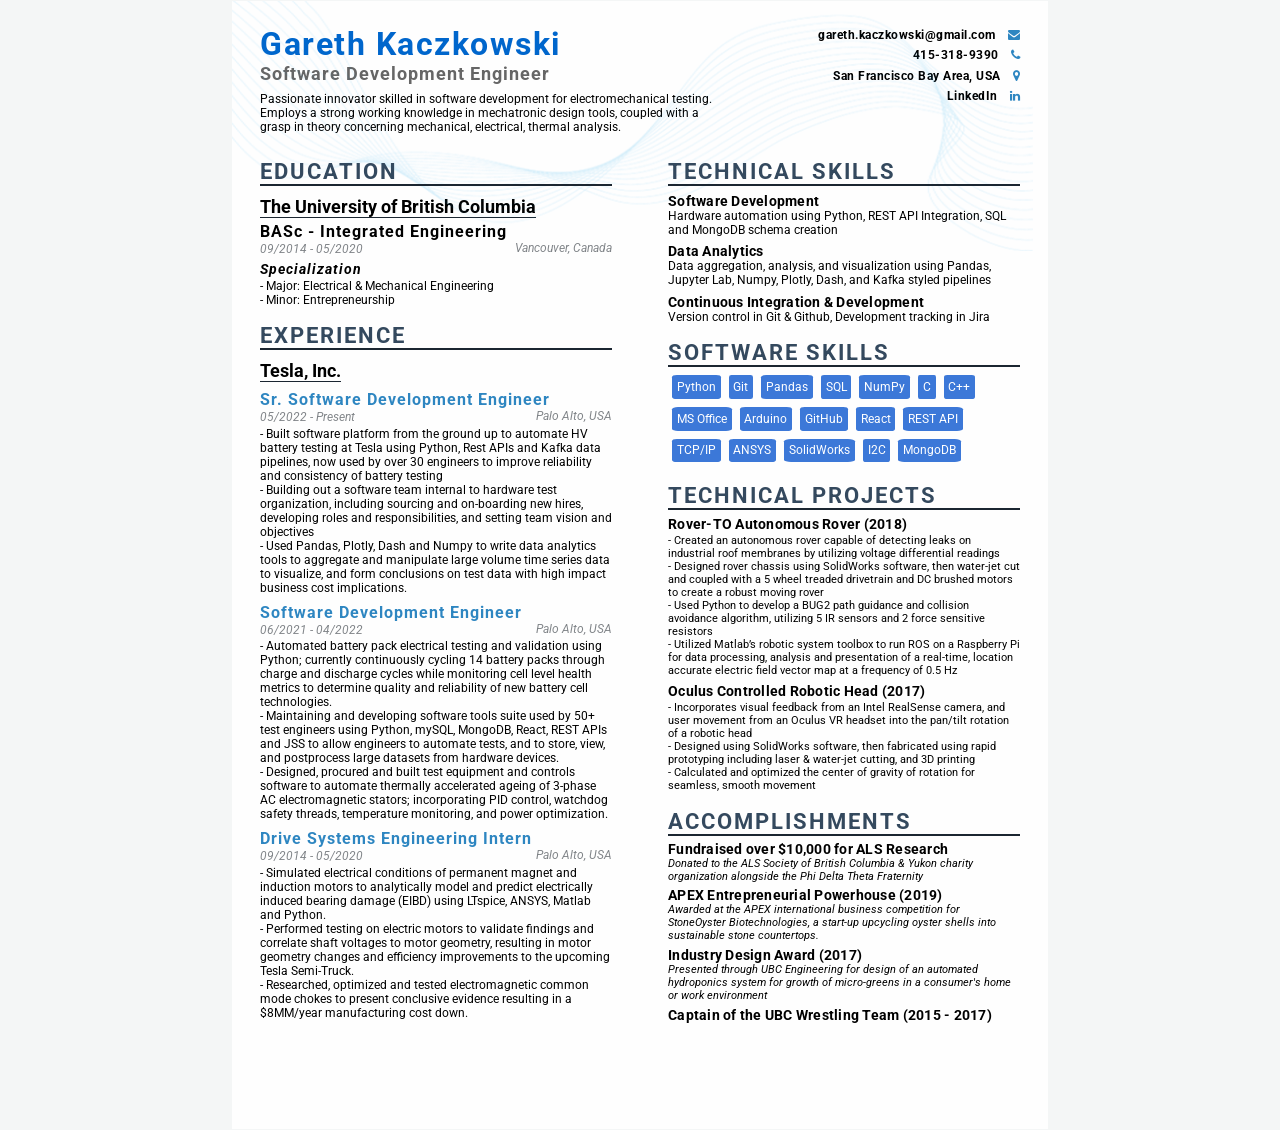
==== commit 9fcf9333: "final version, savable as letter size" ====
--- a/index.html
+++ b/index.html
@@ -37,16 +37,11 @@
             <div class="top-section-contents">
                 <div class="contact-info">
                     <ul>
-                        <li>gareth.kaczkowski@gmail.com<a href="mailto:gareth.kaczkowski@gmail.com"><i class="fa fa-envelope"></i></a>
-                        </li>
-                        <li>415-318-9390<i class="fa fa-phone"></i>
-                        </li>
-                        <li>LinkedIn<a href="https://www.linkedin.com/in/garethkaczkowski/"><i class="fa fa-linkedin"></i></a>
-                        </li>
-                        <!--<li>loremipsum.github.com<i class="fa fa-github"></i>
-                        </li>-->
-                        <li>San Francisco Bay Area, USA<i class="fa fa-map-marker"></i>
-                        </li>
+                        <li>gareth.kaczkowski@gmail.com<a href="mailto:gareth.kaczkowski@gmail.com"><i class="fa fa-envelope"></i></a></li>
+                        <li>415-318-9390<i class="fa fa-phone"></i></li>
+                        <li>San Francisco Bay Area, USA<i class="fa fa-map-marker"></i></li>
+                        <li>LinkedIn<a href="https://www.linkedin.com/in/garethkaczkowski/"><i class="fa fa-linkedin"></i></a></li>
+                        <!--<li>loremipsum.github.com<i class="fa fa-github"></i></li>-->
                     </ul>
                 </div>
             </div>
@@ -54,6 +49,32 @@
         <section class="bottom-section">
             <section class="left-section">
                 <div class="left-section-contents">
+                    <section class="education gap">
+                        <div class="right-title">Education</div>
+                        <div class="education-contents">
+                            <div class="education-left">
+                                <p class="education-school-name">The University of British Columbia</p>
+                                <p class="education-degree">BASc - Integrated Engineering</p>
+                                <div class="date-loc-details">
+                                    <div class="details-left">
+                                        <p class="time-period">09/2014 - 05/2020</p>
+                                    </div>
+                                    <div class="details-right">
+                                        <p class="location">Vancouver, Canada</p>
+                                    </div>
+                                </div>
+                            </div>
+                            <div class="education-right">
+                                <p class="education-subject">Specialization</p>
+                                <p class="education-desc">
+                                    <ul class="dashed">
+                                      <li>Major: Electrical & Mechanical Engineering</li>
+                                      <li>Minor: Entrepreneurship</li>
+                                    </ul>
+                                </p>
+                            </div>
+                        </div>
+                    </section>
                     <section class="experience gap">
                         <div class="right-title">Experience</div>
                         <div class="experience-contents">
@@ -133,35 +154,6 @@
                                       <li>Researched, optimized and tested electromagnetic common mode
                                         chokes to present conclusive evidence resulting in a $8MM/year
                                         manufacturing cost down.</li>
-                                    </ul>
-                                </p>
-                            </div>
-                        </div>
-
-                    </section>
-
-                    <section class="education gap">
-                        <div class="right-title">Education</div>
-                        <div class="education-contents">
-                            <div class="education-left">
-
-                                <p class="education-school-name">The University of British Columbia</p>
-                                <p class="education-degree">BASc - Integrated Engineering</p>
-                                <div class="date-loc-details">
-                                    <div class="details-left">
-                                        <p class="time-period">09/2014 - 05/2020</p>
-                                    </div>
-                                    <div class="details-right">
-                                        <p class="location">Vancouver, Canada</p>
-                                    </div>
-                                </div>
-                            </div>
-                            <div class="education-right">
-                                <p class="education-subject">Specialization</p>
-                                <p class="education-desc">
-                                    <ul class="dashed">
-                                      <li>Major: Electrical & Mechanical Engineering</li>
-                                      <li>Minor: Entrepreneurship</li>
                                     </ul>
                                 </p>
                             </div>
@@ -189,10 +181,9 @@
                                 </p>
                         </div>
                         <div class="skills-contents">
-                                <p class="skills-name">Instrumentation, Data Acquisition & Analysis</p>
+                                <p class="skills-name">Continuous Integration & Development</p>
                                 <p class="skills-desc">
-                                    NiDaq, thermocouple and voltage differential instrumentation,
-                                    electromechanical and optical sensor implementation, LabView
+                                    Version control in Git & Github, Development tracking in Jira
                                 </p>
                         </div>
                     </section>
@@ -267,7 +258,7 @@
                                           robust moving rover</li>
                                       <li>Used Python to develop a BUG2 path guidance and collision avoidance
                                           algorithm, utilizing 5 IR sensors and 2 force sensitive resistors</li>
-                                      <li>Utilized Matlab’s robotic system toolbox to run ROS through a Raspberry Pi for
+                                      <li>Utilized Matlab’s robotic system toolbox to run ROS on a Raspberry Pi for
                                           data processing, analysis and presentation of a real-time, location accurate
                                           electric field vector map at a frequency of 0.5 Hz</li>
                                     </ul>
@@ -315,12 +306,6 @@
                         <div class="awards-contents">
                                 <p class="awards-name">Captain of the UBC Wrestling Team (2015 - 2017)</p>
                         </div>
-                        <div class="awards-contents">
-                                <p class="awards-name">Representative at the Kleberg Emerging Leaders Institute</p>
-                                <p class="awards-desc">
-                                    As an executive of the BC Alpha chapter of the Phi Delta Theta Fraternity
-                                </p>
-                        </div>
                     </section>
                 </div>
             </section>
--- a/style.css
+++ b/style.css
@@ -7,7 +7,7 @@
 }
 
 body {
-    background-color: #AED6F1;
+    background-color: #F4F6F6;
     z-index:1;
 }
 
@@ -15,10 +15,10 @@
     max-width: 816px;
     max-height: 1054px:
     min-height: 100vh;
-    width: 80%;
-    margin: 2rem auto;
+    width: 100%;
+    margin: 0.05rem auto;
     display: grid;
-    grid-template-columns: repeat(7, 1fr);
+    grid-template-columns: repeat(8, 1fr);
     grid-template-rows: repeat(8, 1fr);
     z-index:1;
 }
@@ -32,36 +32,42 @@
 }
 
 .top-section-right{
-    grid-column: span 2;
+    grid-column: span 3;
     grid-row: span 1;
     height: 100%;
-    background-color: #F4F6F6;
+    background-color: #FEFEFE;
 }
 
 .top-section-left {
     grid-column: span 5;
     grid-row: span 1;
     height: 100%;
-    background-color: #F4F6F6;
+    background-color: #FEFEFE;
 }
 
 .bottom-section {
-    grid-column: span 7;
+    grid-column: span 8;
     grid-row: span 7;
     height: 100%;
-    background-color: #F4F6F6;
-    padding-bottom: 1rem;
+    background-color: #FEFEFE;
+
 }
 .top-section-contents{
-    padding: 0rem 2rem;
-    padding-top: 2rem;
-    padding-bottom: 0.5rem;
+    padding: 0rem 1.75rem;
+    padding-top: 1.5rem;
     display: grid
+}
+
+.right-section-contents {
+    padding: 0rem 1.75rem;
+}
+.left-section-contents {
+    padding: 0rem 1.75rem;
 }
 
 .profile {
     width: 100%;
-    border-bottom: 2px solid #1B2631;
+
 }
 
 .name {
@@ -87,35 +93,20 @@
 
 .about-me-contents {
     font-size: 12px;
-    letter-spacing: 1px;
-    line-height: 1rem;
-    padding-bottom: 1rem;
-}
-
-/* .contact-info { border-bottom: 2px solid #1B2631; } */
-.left-title {
-    color: #0066CC;
-    font-size: 20px;
-    letter-spacing: 2px;
-    text-transform: uppercase;
-    font-weight: bold;
-    display: flex;
-    align-items: center;
-}
-
-.contact-info ul li,
-.references ul li {
-    padding: 0.4rem 0;
+    padding-bottom: 0.5rem;
+}
+
+.contact-info ul li {
+    font-size: 12px;
+    font-weight: bold;
+    padding: 0.2rem 0;
     align-items: right;
     text-align: right;
     justify-content: space-between;
-    color: #0066CC;
     letter-spacing: 0.5px;
-    font-size: 12px;
-}
-
-.contact-info ul li i,
-.references ul li i {
+}
+
+.contact-info ul li i {
     font-size: 12px;
     color: #2E86C1;
     margin-left: 0.75rem;
@@ -158,19 +149,14 @@
 
 .education ul {
     padding-top: 0.1rem;
-    font-size: 14px;
-}
-
-.right-section-contents {
-    padding: 1rem 2rem;
-}
-.left-section-contents {
-    padding: 1rem 2rem;
-}
+    font-size: 12px;
+}
+
+
 
 .right-title {
     color: #34495E;
-    font-size: 24px;
+    font-size: 22px;
     letter-spacing: 2px;
     text-transform: uppercase;
     font-weight: bold;
@@ -179,10 +165,11 @@
     position: relative;
     padding-top: 1rem;
     border-bottom: 2px solid #1B2631;
+
 }
 
 .gap {
-    padding-bottom: 0.4rem;
+    padding-bottom: 0.05rem;
 }
 
 .bottom-section {
@@ -199,12 +186,8 @@
 .exp-company-name,
 .education-school-name,
 .awards-company-name {
-    font-size: 20px;
-    font-weight: bold;
-    text-transform: uppercase;
-    letter-spacing: 1px;
-    color: #21638f;
-    padding-top: 0.3rem;
+    font-size: 18px;
+    font-weight: bold;
     border-bottom: 1px solid #1B2631;
     display: inline-block;
     width: auto;
@@ -214,28 +197,25 @@
     font-size: 16px;
     font-weight: bold;
     letter-spacing: 1px;
-    color: back;
     padding-top: 0.25rem;
 }
 
 .time-period {
     font-size: 12px;
     font-style: italic;
-    letter-spacing: 1px;
-    line-height: 2rem;
-}
-
-.location,
-.awards-location {
+    line-height:1rem;
+    color: #818589;
+}
+
+.location {
     font-size: 12px;
     font-style: italic;
-    letter-spacing: 1px;
-    line-height: 2rem;
+    color: #818589;
     text-align: right;
 }
 
 .exp-position {
-    font-size: 18px;
+    font-size: 16px;
     font-weight: bold;
     letter-spacing: 1px;
     color: #2E86C1;
@@ -250,14 +230,21 @@
     padding-top: 0.25rem;
 }
 
-.awards-name,
 .projects-name,
 .skills-name {
     font-size: 14px;
     font-weight: bold;
-    letter-spacing: 1px;
+    letter-spacing: 0.25px;
     color: #black;
-    padding-top: 0.6rem;
+    padding-top: 0.4rem;
+}
+
+.awards-name {
+    font-size: 14px;
+    font-weight: bold;
+    letter-spacing: 0.25px;
+    color: #black;
+    padding-top: 0.3rem;
 }
 
 .exp-desc,
@@ -265,23 +252,19 @@
     font-size: 12px;
     letter-spacing: 0.5px;
     line-height: 1.5rem;
-    border-left: 3px solid #a5a3a3;
     padding-left: 5px;
 }
 .awards-desc {
-    font-size: 12px;
+    font-size: 11px;
     font-style: italic;
-    letter-spacing: 0.5px;
 }
 
 .skills-desc {
     font-size: 12px;
-    letter-spacing: 0.5px;
 }
 
 .projects-desc {
     font-size: 11px;
-    letter-spacing: 0.3px;
 }
 
 .box {
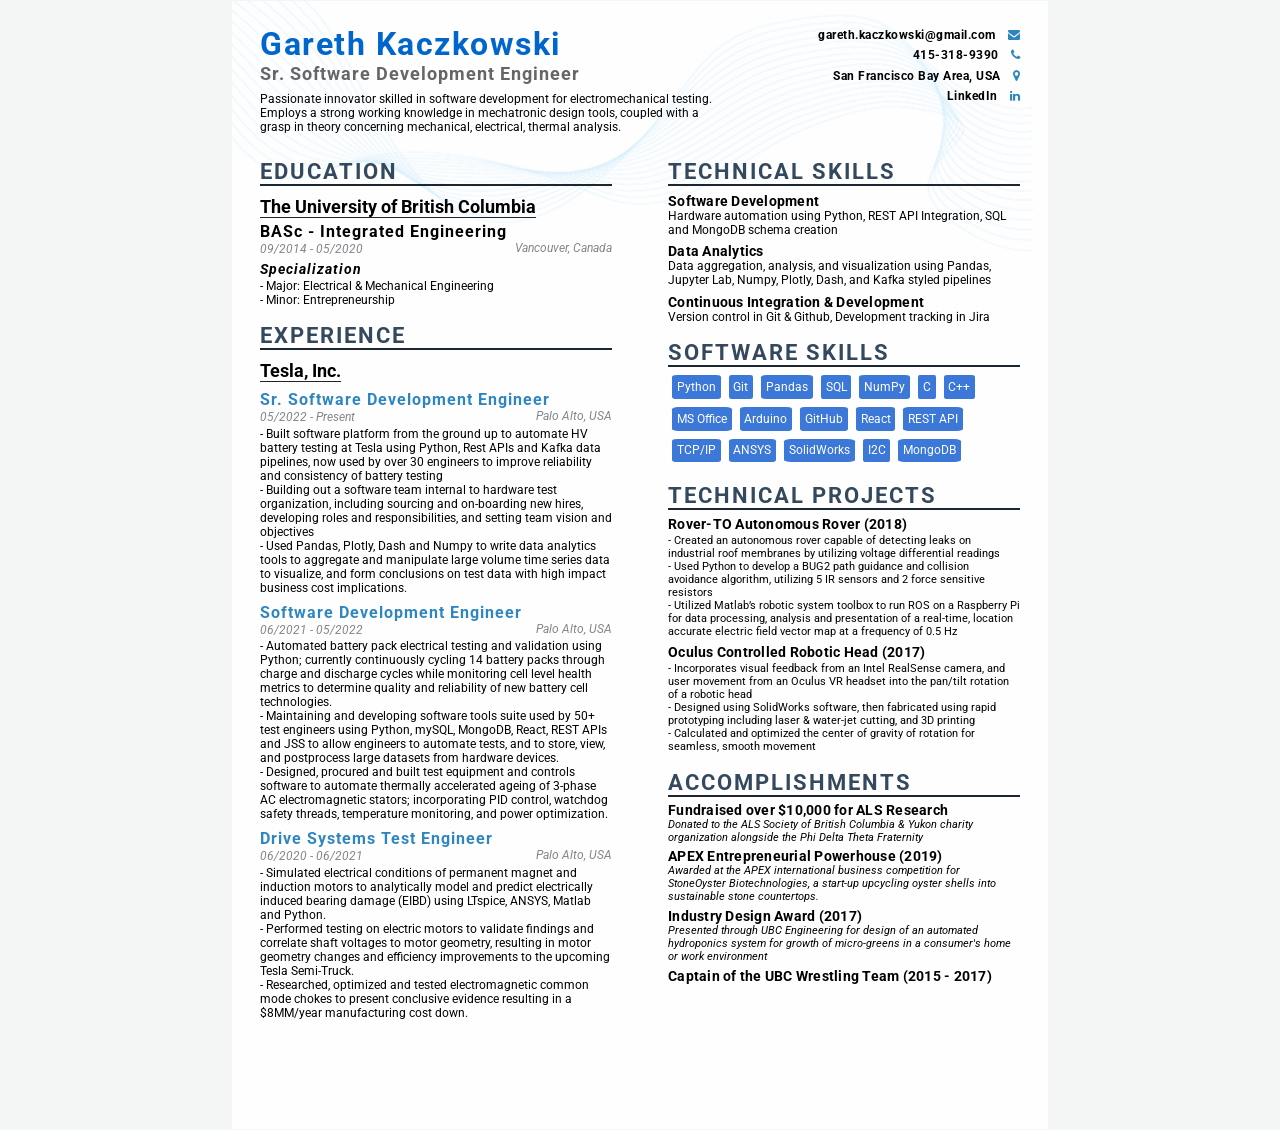
==== commit e669d03a: "updating job descs" ====
--- a/index.html
+++ b/index.html
@@ -24,7 +24,7 @@
             <div class="top-section-contents">
                 <div class="profile">
                     <p class="name">Gareth Kaczkowski</p>
-                    <p class="profession">Software Development Engineer</p>
+                    <p class="profession">Sr. Software Development Engineer</p>
                     <p class="about-me-contents">
                         Passionate innovator skilled in software development for electromechanical
                         testing. Employs a strong working knowledge in mechatronic design tools,
@@ -109,7 +109,7 @@
                                 <p class="exp-position">Software Development Engineer</p>
                                 <div class="date-loc-details">
                                     <div class="details-left">
-                                        <p class="time-period">06/2021 - 04/2022</p>
+                                        <p class="time-period">06/2021 - 05/2022</p>
                                     </div>
                                     <div class="details-right">
                                         <p class="location">Palo Alto, USA</p>
@@ -133,10 +133,10 @@
                                 </p>
                             </div>
                             <div class="exp-positions">
-                                <p class="exp-position">Drive Systems Engineering Intern</p>
+                                <p class="exp-position">Drive Systems Test Engineer</p>
                                 <div class="date-loc-details">
                                     <div class="details-left">
-                                        <p class="time-period">09/2014 - 05/2020</p>
+                                        <p class="time-period">06/2020 - 06/2021</p>
                                     </div>
                                     <div class="details-right">
                                         <p class="location">Palo Alto, USA</p>
@@ -253,9 +253,6 @@
                                 <ul class="dashed">
                                       <li>Created an autonomous rover capable of detecting leaks on industrial roof
                                           membranes by utilizing voltage differential readings</li>
-                                      <li>Designed rover chassis using SolidWorks software, then water-jet cut and
-                                          coupled with a 5 wheel treaded drivetrain and DC brushed motors to create a
-                                          robust moving rover</li>
                                       <li>Used Python to develop a BUG2 path guidance and collision avoidance
                                           algorithm, utilizing 5 IR sensors and 2 force sensitive resistors</li>
                                       <li>Utilized Matlab’s robotic system toolbox to run ROS on a Raspberry Pi for
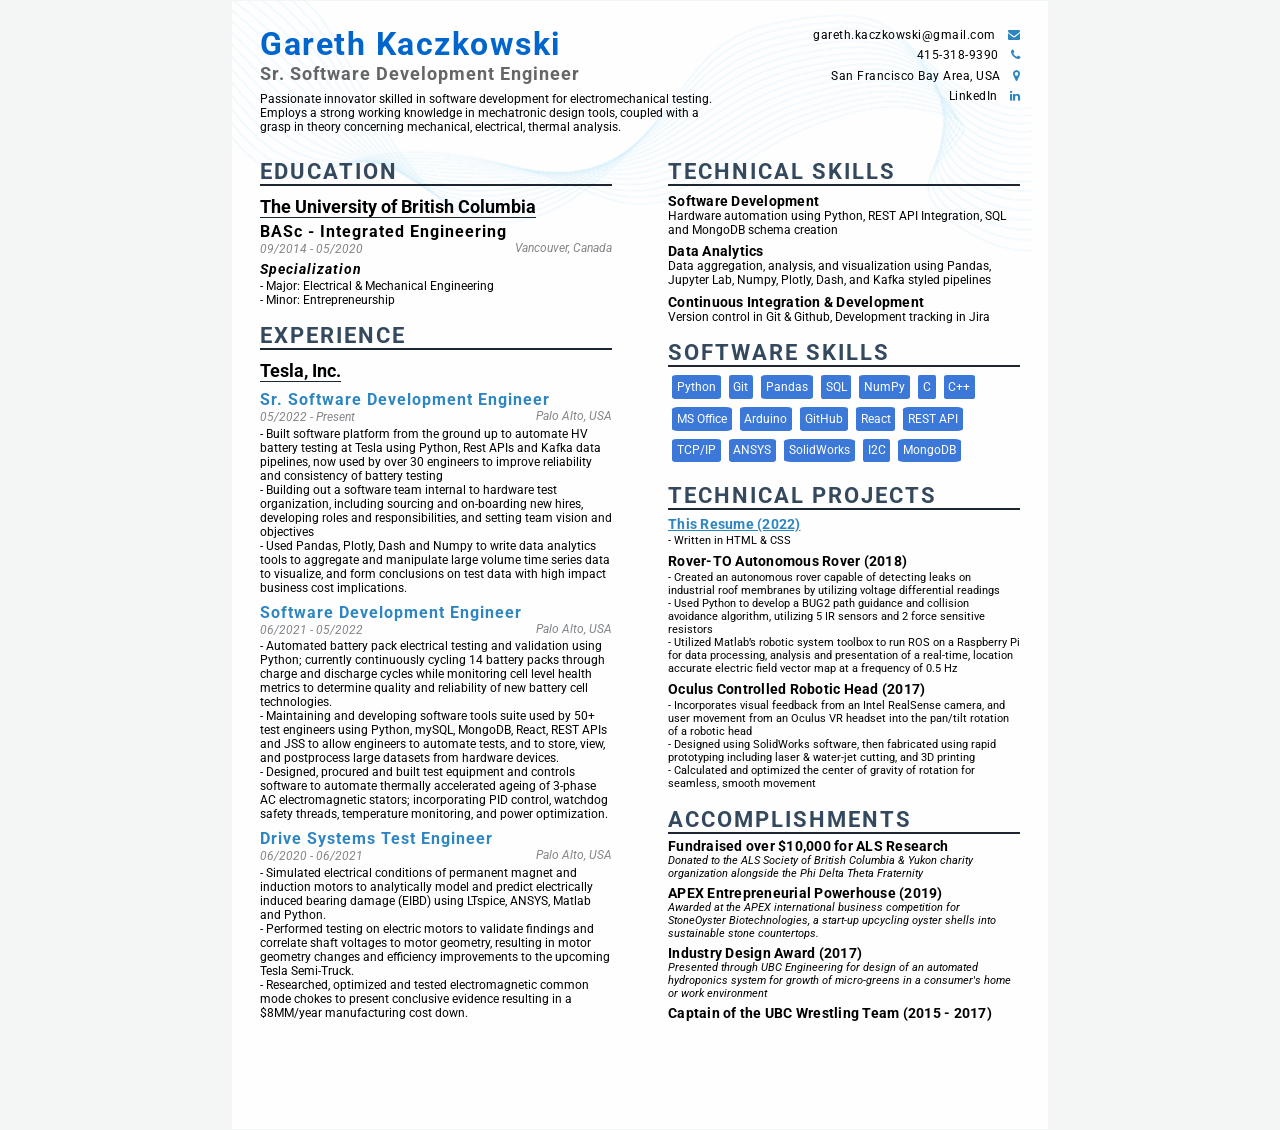
==== commit 5165ecd8: "updating projects" ====
--- a/index.html
+++ b/index.html
@@ -4,7 +4,7 @@
     <meta charset="UTF-8">
     <meta http-equiv="X-UA-Compatible" content="IE=edge">
     <meta name="viewport" content="width=device-width, initial-scale=1.0">
-    <title>HTML & CSS Resume Template</title>
+    <title>Gareth Kaczkowski - Resume</title>
 
     <!-- Google font  -->
     <link rel="preconnect" href="https://fonts.googleapis.com">
@@ -19,7 +19,7 @@
 </head>
 <body>
     <main class="resume-contents">
-        <img class="profile-image" src="img/wave.png" alt="Profile image">
+        <img class="profile-image" src="img/wave.png" alt="Wave Image">
         <section class="top-section-left">
             <div class="top-section-contents">
                 <div class="profile">
@@ -248,6 +248,14 @@
                     <section class="projects gap">
                         <div class="right-title">TECHNICAL PROJECTS</div>
                         <div class="projects-contents">
+                            <p class="projects-name"><a href="https://github.com/Gkaczkowski/html_resume">This Resume (2022)</a></p>
+                            <p class="projects-desc">
+                                <ul class="dashed">
+                                      <li>Written in HTML & CSS</li>
+                                </ul>
+                            </p>
+                        </div>
+                        <div class="projects-contents">
                             <p class="projects-name">Rover-TO Autonomous Rover (2018)</p>
                             <p class="projects-desc">
                                 <ul class="dashed">
--- a/style.css
+++ b/style.css
@@ -98,7 +98,6 @@
 
 .contact-info ul li {
     font-size: 12px;
-    font-weight: bold;
     padding: 0.2rem 0;
     align-items: right;
     text-align: right;
@@ -265,6 +264,10 @@
 
 .projects-desc {
     font-size: 11px;
+}
+
+a {
+    color: #2E86C1;
 }
 
 .box {
